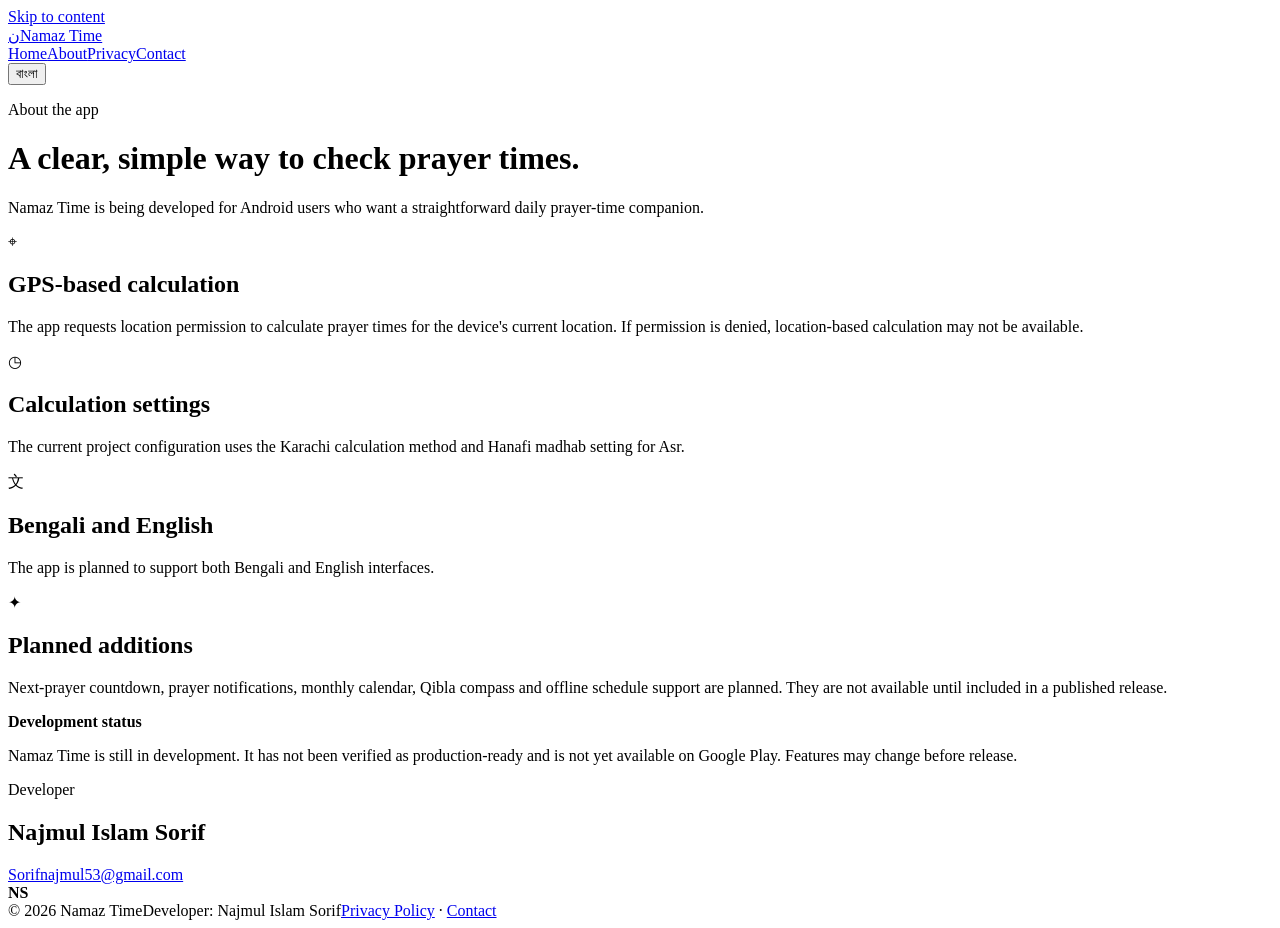
==== about.html @ a8f54243 "Add files via upload" ====
<!doctype html><html lang="en"><head><meta charset="utf-8"><meta name="viewport" content="width=device-width,initial-scale=1"><meta name="description" content="About Namaz Time prayer-time app."><meta name="theme-color" content="#0d4a3d"><title>About — Namaz Time</title>
<meta property="og:title" content="About — Namaz Time">
<meta property="og:type" content="website"><link rel="icon" type="image/svg+xml" href="favicon.svg">
  <link rel="stylesheet" href="styles.css"><script defer src="site.js"></script></head><body>
<a class="skip-link" href="#main" data-en="Skip to content" data-bn="মূল অংশে যান">Skip to content</a>
<header class="site-header"><a class="brand" href="index.html"><span class="brand-mark">ن</span>Namaz Time</a><nav aria-label="Main navigation"><a href="index.html" data-en="Home" data-bn="হোম">Home</a><a class="active" href="about.html" data-en="About" data-bn="অ্যাপ সম্পর্কে">About</a><a href="privacy.html" data-en="Privacy" data-bn="গোপনীয়তা">Privacy</a><a href="contact.html" data-en="Contact" data-bn="যোগাযোগ">Contact</a></nav><button class="lang-toggle">বাংলা</button></header>
<main id="main" class="page"><p class="eyebrow" data-en="About the app" data-bn="অ্যাপ সম্পর্কে">About the app</p><h1 data-en="A clear, simple way to check prayer times." data-bn="নামাজের সময় জানার সহজ উপায়।">A clear, simple way to check prayer times.</h1><p class="lead" data-en="Namaz Time is being developed for Android users who want a straightforward daily prayer-time companion." data-bn="যেসব Android ব্যবহারকারী সহজভাবে দৈনিক নামাজের সময় জানতে চান, তাঁদের জন্য Namaz Time তৈরি করা হচ্ছে।">Namaz Time is being developed for Android users who want a straightforward daily prayer-time companion.</p>
<div class="grid"><article><span>⌖</span><h2 data-en="GPS-based calculation" data-bn="GPS-ভিত্তিক হিসাব">GPS-based calculation</h2><p data-en="The app requests location permission to calculate prayer times for the device's current location. If permission is denied, location-based calculation may not be available." data-bn="ডিভাইসের বর্তমান অবস্থানের জন্য নামাজের সময় হিসাব করতে অ্যাপটি লোকেশন অনুমতি চাইবে। অনুমতি না দিলে অবস্থানভিত্তিক হিসাব পাওয়া নাও যেতে পারে।">The app requests location permission to calculate prayer times for the device's current location. If permission is denied, location-based calculation may not be available.</p></article><article><span>◷</span><h2 data-en="Calculation settings" data-bn="সময় হিসাবের সেটিং">Calculation settings</h2><p data-en="The current project configuration uses the Karachi calculation method and Hanafi madhab setting for Asr." data-bn="বর্তমান প্রজেক্টে নামাজের সময় হিসাবের জন্য করাচি পদ্ধতি এবং আসরের জন্য হানাফি মাযহাবের সেটিং রাখা হয়েছে।">The current project configuration uses the Karachi calculation method and Hanafi madhab setting for Asr.</p></article><article><span>文</span><h2 data-en="Bengali and English" data-bn="বাংলা ও ইংরেজি">Bengali and English</h2><p data-en="The app is planned to support both Bengali and English interfaces." data-bn="অ্যাপটিতে বাংলা ও ইংরেজি—দুই ভাষার ইন্টারফেস রাখার পরিকল্পনা রয়েছে।">The app is planned to support both Bengali and English interfaces.</p></article><article><span>✦</span><h2 data-en="Planned additions" data-bn="পরিকল্পনাধীন ফিচার">Planned additions</h2><p data-en="Next-prayer countdown, prayer notifications, monthly calendar, Qibla compass and offline schedule support are planned. They are not available until included in a published release." data-bn="পরবর্তী নামাজের কাউন্টডাউন, নোটিফিকেশন, মাসিক ক্যালেন্ডার, কিবলা কম্পাস ও অফলাইন সময়সূচি ভবিষ্যৎ সংযোজন হিসেবে পরিকল্পনায় আছে। প্রকাশিত সংস্করণে যুক্ত না হওয়া পর্যন্ত এগুলো চালু ফিচার নয়।">Next-prayer countdown, prayer notifications, monthly calendar, Qibla compass and offline schedule support are planned. They are not available until included in a published release.</p></article></div>
<div class="notice"><b data-en="Development status" data-bn="নির্মাণের অবস্থা">Development status</b><p data-en="Namaz Time is still in development. It has not been verified as production-ready and is not yet available on Google Play. Features may change before release." data-bn="Namaz Time এখনো নির্মাণাধীন। এটিকে চূড়ান্ত প্রকাশের উপযোগী হিসেবে যাচাই করা হয়নি এবং Google Play-তে প্রকাশ করা হয়নি। প্রকাশের আগে ফিচার পরিবর্তিত হতে পারে।">Namaz Time is still in development. It has not been verified as production-ready and is not yet available on Google Play. Features may change before release.</p></div><div class="developer"><div><p class="eyebrow">Developer</p><h2>Najmul Islam Sorif</h2><a href="mailto:Sorifnajmul53@gmail.com">Sorifnajmul53@gmail.com</a></div><strong>NS</strong></div></main><footer><span>© 2026 Namaz Time</span><span>Developer: Najmul Islam Sorif</span><span><a href="privacy.html">Privacy Policy</a> · <a href="contact.html">Contact</a></span></footer></body></html>
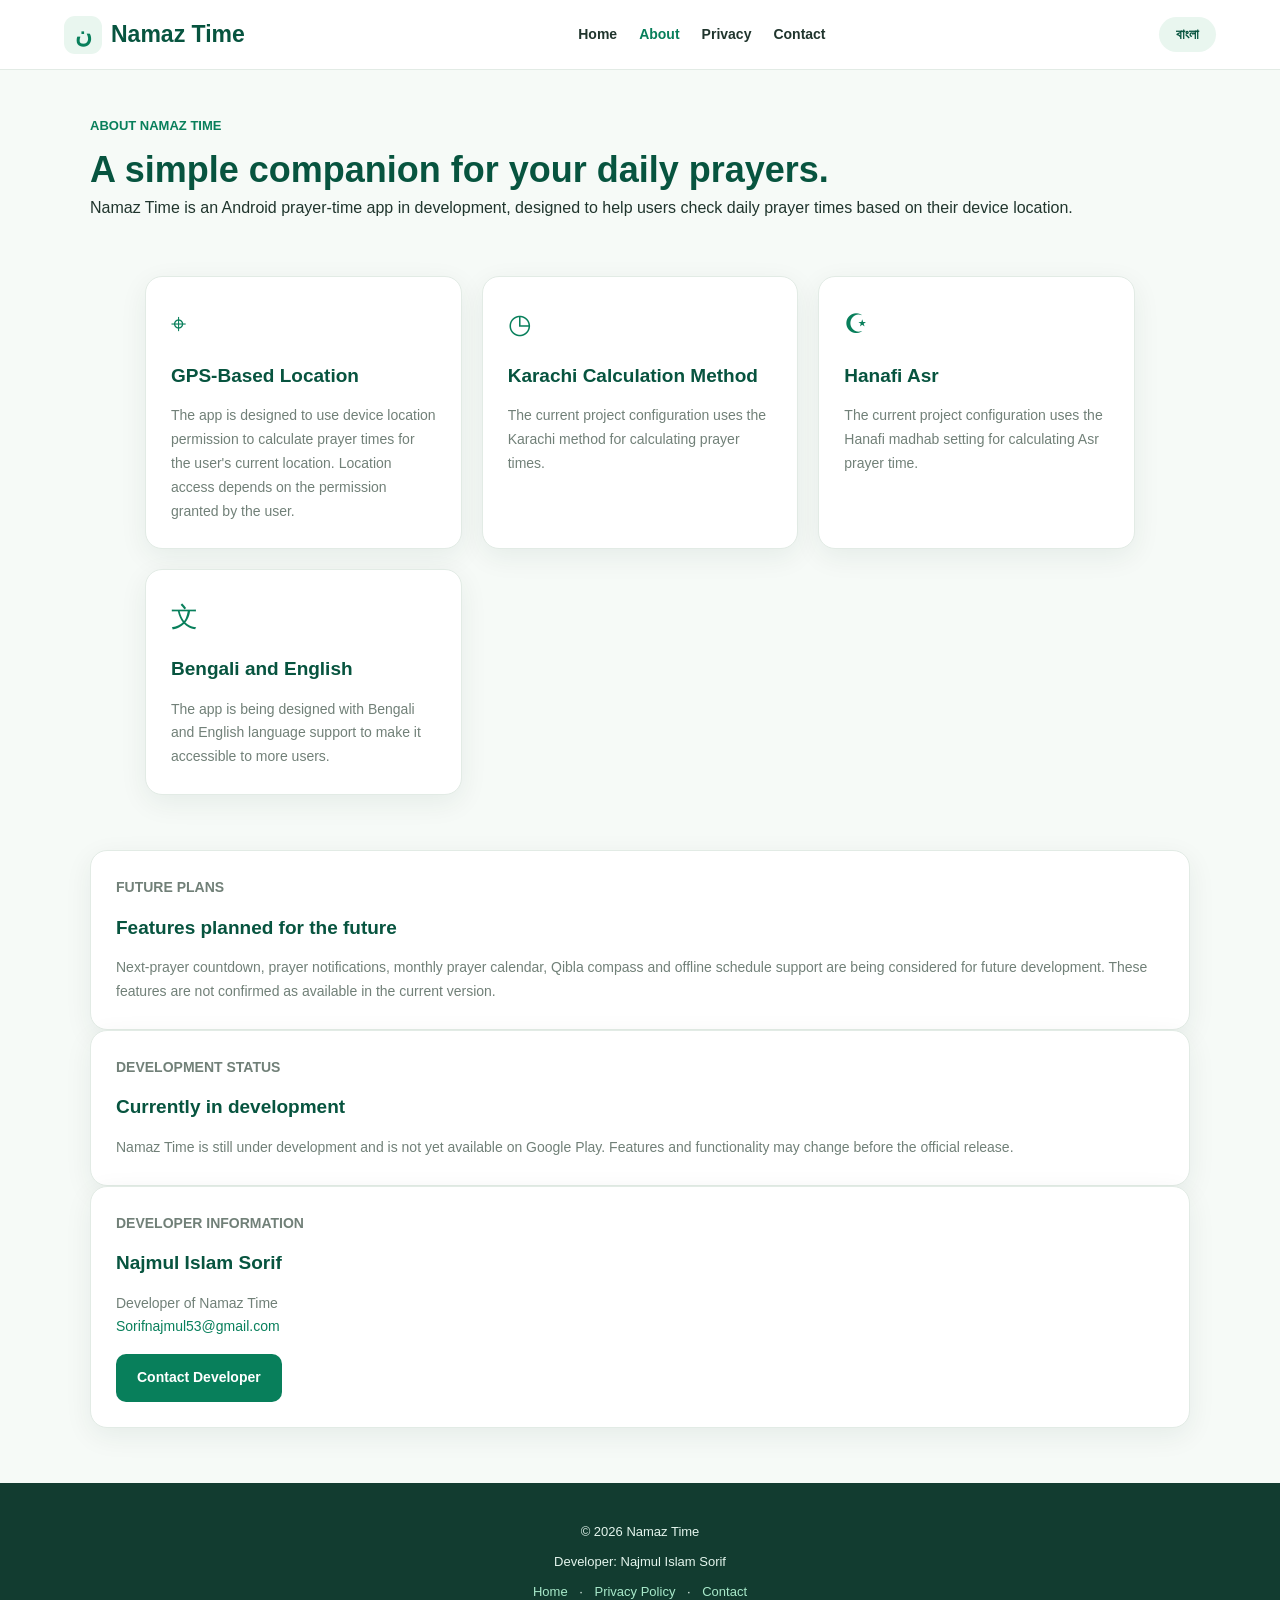
==== commit 2b0dd9e7: "Update about.html" ====
--- a/about.html
+++ b/about.html
@@ -1,9 +1,172 @@
-<!doctype html><html lang="en"><head><meta charset="utf-8"><meta name="viewport" content="width=device-width,initial-scale=1"><meta name="description" content="About Namaz Time prayer-time app."><meta name="theme-color" content="#0d4a3d"><title>About — Namaz Time</title>
+
+<!doctype html>
+<html lang="en">
+<head>
+<meta charset="utf-8">
+<meta name="viewport" content="width=device-width,initial-scale=1">
+<meta name="description" content="Learn about Namaz Time, its GPS-based prayer-time calculation, Karachi method, Hanafi Asr and language support.">
+<meta name="theme-color" content="#0d4a3d">
+<title>About the App — Namaz Time</title>
 <meta property="og:title" content="About — Namaz Time">
-<meta property="og:type" content="website"><link rel="icon" type="image/svg+xml" href="favicon.svg">
-  <link rel="stylesheet" href="styles.css"><script defer src="site.js"></script></head><body>
-<a class="skip-link" href="#main" data-en="Skip to content" data-bn="মূল অংশে যান">Skip to content</a>
-<header class="site-header"><a class="brand" href="index.html"><span class="brand-mark">ن</span>Namaz Time</a><nav aria-label="Main navigation"><a href="index.html" data-en="Home" data-bn="হোম">Home</a><a class="active" href="about.html" data-en="About" data-bn="অ্যাপ সম্পর্কে">About</a><a href="privacy.html" data-en="Privacy" data-bn="গোপনীয়তা">Privacy</a><a href="contact.html" data-en="Contact" data-bn="যোগাযোগ">Contact</a></nav><button class="lang-toggle">বাংলা</button></header>
-<main id="main" class="page"><p class="eyebrow" data-en="About the app" data-bn="অ্যাপ সম্পর্কে">About the app</p><h1 data-en="A clear, simple way to check prayer times." data-bn="নামাজের সময় জানার সহজ উপায়।">A clear, simple way to check prayer times.</h1><p class="lead" data-en="Namaz Time is being developed for Android users who want a straightforward daily prayer-time companion." data-bn="যেসব Android ব্যবহারকারী সহজভাবে দৈনিক নামাজের সময় জানতে চান, তাঁদের জন্য Namaz Time তৈরি করা হচ্ছে।">Namaz Time is being developed for Android users who want a straightforward daily prayer-time companion.</p>
-<div class="grid"><article><span>⌖</span><h2 data-en="GPS-based calculation" data-bn="GPS-ভিত্তিক হিসাব">GPS-based calculation</h2><p data-en="The app requests location permission to calculate prayer times for the device's current location. If permission is denied, location-based calculation may not be available." data-bn="ডিভাইসের বর্তমান অবস্থানের জন্য নামাজের সময় হিসাব করতে অ্যাপটি লোকেশন অনুমতি চাইবে। অনুমতি না দিলে অবস্থানভিত্তিক হিসাব পাওয়া নাও যেতে পারে।">The app requests location permission to calculate prayer times for the device's current location. If permission is denied, location-based calculation may not be available.</p></article><article><span>◷</span><h2 data-en="Calculation settings" data-bn="সময় হিসাবের সেটিং">Calculation settings</h2><p data-en="The current project configuration uses the Karachi calculation method and Hanafi madhab setting for Asr." data-bn="বর্তমান প্রজেক্টে নামাজের সময় হিসাবের জন্য করাচি পদ্ধতি এবং আসরের জন্য হানাফি মাযহাবের সেটিং রাখা হয়েছে।">The current project configuration uses the Karachi calculation method and Hanafi madhab setting for Asr.</p></article><article><span>文</span><h2 data-en="Bengali and English" data-bn="বাংলা ও ইংরেজি">Bengali and English</h2><p data-en="The app is planned to support both Bengali and English interfaces." data-bn="অ্যাপটিতে বাংলা ও ইংরেজি—দুই ভাষার ইন্টারফেস রাখার পরিকল্পনা রয়েছে।">The app is planned to support both Bengali and English interfaces.</p></article><article><span>✦</span><h2 data-en="Planned additions" data-bn="পরিকল্পনাধীন ফিচার">Planned additions</h2><p data-en="Next-prayer countdown, prayer notifications, monthly calendar, Qibla compass and offline schedule support are planned. They are not available until included in a published release." data-bn="পরবর্তী নামাজের কাউন্টডাউন, নোটিফিকেশন, মাসিক ক্যালেন্ডার, কিবলা কম্পাস ও অফলাইন সময়সূচি ভবিষ্যৎ সংযোজন হিসেবে পরিকল্পনায় আছে। প্রকাশিত সংস্করণে যুক্ত না হওয়া পর্যন্ত এগুলো চালু ফিচার নয়।">Next-prayer countdown, prayer notifications, monthly calendar, Qibla compass and offline schedule support are planned. They are not available until included in a published release.</p></article></div>
-<div class="notice"><b data-en="Development status" data-bn="নির্মাণের অবস্থা">Development status</b><p data-en="Namaz Time is still in development. It has not been verified as production-ready and is not yet available on Google Play. Features may change before release." data-bn="Namaz Time এখনো নির্মাণাধীন। এটিকে চূড়ান্ত প্রকাশের উপযোগী হিসেবে যাচাই করা হয়নি এবং Google Play-তে প্রকাশ করা হয়নি। প্রকাশের আগে ফিচার পরিবর্তিত হতে পারে।">Namaz Time is still in development. It has not been verified as production-ready and is not yet available on Google Play. Features may change before release.</p></div><div class="developer"><div><p class="eyebrow">Developer</p><h2>Najmul Islam Sorif</h2><a href="mailto:Sorifnajmul53@gmail.com">Sorifnajmul53@gmail.com</a></div><strong>NS</strong></div></main><footer><span>© 2026 Namaz Time</span><span>Developer: Najmul Islam Sorif</span><span><a href="privacy.html">Privacy Policy</a> · <a href="contact.html">Contact</a></span></footer></body></html>
+<meta property="og:type" content="website">
+<link rel="icon" type="image/svg+xml" href="favicon.svg">
+<link rel="stylesheet" href="styles.css">
+<script defer src="site.js"></script>
+</head>
+
+<body>
+
+<a class="skip-link" href="#main"
+data-en="Skip to content"
+data-bn="মূল অংশে যান">Skip to content</a>
+
+<header class="site-header">
+<a class="brand" href="index.html">
+<span class="brand-mark">ن</span>
+Namaz Time
+</a>
+
+<nav aria-label="Main navigation">
+<a href="index.html" data-en="Home" data-bn="হোম">Home</a>
+<a class="active" href="about.html" data-en="About" data-bn="অ্যাপ সম্পর্কে">About</a>
+<a href="privacy.html" data-en="Privacy" data-bn="গোপনীয়তা">Privacy</a>
+<a href="contact.html" data-en="Contact" data-bn="যোগাযোগ">Contact</a>
+</nav>
+
+<button class="lang-toggle" type="button">বাংলা</button>
+</header>
+
+<main id="main" class="page-main">
+
+<section class="page-heading">
+<p class="eyebrow"
+data-en="ABOUT NAMAZ TIME"
+data-bn="NAMAZ TIME সম্পর্কে">ABOUT NAMAZ TIME</p>
+
+<h1 data-en="A simple companion for your daily prayers."
+data-bn="প্রতিদিনের নামাজের জন্য একটি সহজ সঙ্গী।">
+A simple companion for your daily prayers.
+</h1>
+
+<p class="lead"
+data-en="Namaz Time is an Android prayer-time app in development, designed to help users check daily prayer times based on their device location."
+data-bn="Namaz Time একটি নির্মাণাধীন Android নামাজের সময়সূচির অ্যাপ। ডিভাইসের অবস্থানের ভিত্তিতে দৈনিক নামাজের সময় জানতে এটি তৈরি করা হচ্ছে।">
+Namaz Time is an Android prayer-time app in development, designed to help users check daily prayer times based on their device location.
+</p>
+</section>
+
+<section class="features">
+
+<article>
+<span>⌖</span>
+<h2 data-en="GPS-Based Location"
+data-bn="GPS-ভিত্তিক অবস্থান">GPS-Based Location</h2>
+<p data-en="The app is designed to use device location permission to calculate prayer times for the user's current location. Location access depends on the permission granted by the user."
+data-bn="ব্যবহারকারীর বর্তমান অবস্থানের জন্য নামাজের সময় হিসাব করতে অ্যাপটি ডিভাইসের লোকেশন অনুমতি ব্যবহার করার জন্য তৈরি হচ্ছে। লোকেশন ব্যবহারের বিষয়টি ব্যবহারকারীর দেওয়া অনুমতির ওপর নির্ভর করবে।">
+The app is designed to use device location permission to calculate prayer times for the user's current location. Location access depends on the permission granted by the user.
+</p>
+</article>
+
+<article>
+<span>◷</span>
+<h2 data-en="Karachi Calculation Method"
+data-bn="করাচি ক্যালকুলেশন পদ্ধতি">Karachi Calculation Method</h2>
+<p data-en="The current project configuration uses the Karachi method for calculating prayer times."
+data-bn="বর্তমান প্রজেক্টের সেটিংসে নামাজের সময় হিসাবের জন্য করাচি পদ্ধতি ব্যবহার করা হয়েছে।">
+The current project configuration uses the Karachi method for calculating prayer times.
+</p>
+</article>
+
+<article>
+<span>☪</span>
+<h2 data-en="Hanafi Asr"
+data-bn="হানাফি আসর">Hanafi Asr</h2>
+<p data-en="The current project configuration uses the Hanafi madhab setting for calculating Asr prayer time."
+data-bn="বর্তমান প্রজেক্টে আসরের নামাজের সময় হিসাবের জন্য হানাফি মাযহাবের সেটিং ব্যবহার করা হয়েছে।">
+The current project configuration uses the Hanafi madhab setting for calculating Asr prayer time.
+</p>
+</article>
+
+<article>
+<span>文</span>
+<h2 data-en="Bengali and English"
+data-bn="বাংলা ও ইংরেজি">Bengali and English</h2>
+<p data-en="The app is being designed with Bengali and English language support to make it accessible to more users."
+data-bn="আরও বেশি ব্যবহারকারীর সুবিধার জন্য অ্যাপটিতে বাংলা ও ইংরেজি ভাষার সাপোর্ট রাখা হচ্ছে।">
+The app is being designed with Bengali and English language support to make it accessible to more users.
+</p>
+</article>
+
+</section>
+
+<section class="card">
+<p class="eyebrow"
+data-en="FUTURE PLANS"
+data-bn="ভবিষ্যৎ পরিকল্পনা">FUTURE PLANS</p>
+
+<h2 data-en="Features planned for the future"
+data-bn="ভবিষ্যতে যুক্ত করার পরিকল্পিত ফিচার">
+Features planned for the future
+</h2>
+
+<p data-en="Next-prayer countdown, prayer notifications, monthly prayer calendar, Qibla compass and offline schedule support are being considered for future development. These features are not confirmed as available in the current version."
+data-bn="পরবর্তী নামাজের কাউন্টডাউন, নামাজের নোটিফিকেশন, মাসিক নামাজের ক্যালেন্ডার, কিবলা কম্পাস এবং অফলাইন সময়সূচি ভবিষ্যতে যুক্ত করার পরিকল্পনায় রয়েছে। এগুলো বর্তমান সংস্করণে চালু ফিচার হিসেবে নিশ্চিত নয়।">
+Next-prayer countdown, prayer notifications, monthly prayer calendar, Qibla compass and offline schedule support are being considered for future development. These features are not confirmed as available in the current version.
+</p>
+</section>
+
+<section class="card">
+<p class="eyebrow"
+data-en="DEVELOPMENT STATUS"
+data-bn="নির্মাণের অবস্থা">DEVELOPMENT STATUS</p>
+
+<h2 data-en="Currently in development"
+data-bn="বর্তমানে নির্মাণাধীন">Currently in development</h2>
+
+<p data-en="Namaz Time is still under development and is not yet available on Google Play. Features and functionality may change before the official release."
+data-bn="Namaz Time এখনো নির্মাণাধীন এবং Google Play-তে প্রকাশিত হয়নি। অফিসিয়াল প্রকাশের আগে ফিচার ও কার্যকারিতায় পরিবর্তন হতে পারে।">
+Namaz Time is still under development and is not yet available on Google Play. Features and functionality may change before the official release.
+</p>
+</section>
+
+<section class="card">
+<p class="eyebrow"
+data-en="DEVELOPER INFORMATION"
+data-bn="ডেভেলপারের তথ্য">DEVELOPER INFORMATION</p>
+
+<h2>Najmul Islam Sorif</h2>
+
+<p data-en="Developer of Namaz Time"
+data-bn="Namaz Time অ্যাপের ডেভেলপার">
+Developer of Namaz Time
+</p>
+
+<p>
+<a href="mailto:Sorifnajmul53@gmail.com">
+Sorifnajmul53@gmail.com
+</a>
+</p>
+
+<p style="margin-top:15px">
+<a class="button primary" href="contact.html"
+data-en="Contact Developer"
+data-bn="ডেভেলপারের সাথে যোগাযোগ">
+Contact Developer
+</a>
+</p>
+</section>
+
+</main>
+
+<footer class="site-footer">
+<p>© 2026 Namaz Time</p>
+<p>Developer: Najmul Islam Sorif</p>
+<p>
+<a href="index.html">Home</a> ·
+<a href="privacy.html">Privacy Policy</a> ·
+<a href="contact.html">Contact</a>
+</p>
+</footer>
+
+</body>
+</html>
--- a/styles.css
+++ b/styles.css
@@ -0,0 +1,486 @@
+
+/* =================================
+   NAMAZ TIME - COMPLETE WEBSITE CSS
+================================= */
+
+:root {
+  --green: #087f5b;
+  --dark: #07543f;
+  --light: #e9f6ef;
+  --background: #f6faf7;
+  --white: #ffffff;
+  --text: #20352d;
+  --muted: #718078;
+  --border: #e2ebe5;
+  --shadow: 0 8px 28px rgba(0,60,40,.07);
+}
+
+* {
+  margin: 0;
+  padding: 0;
+  box-sizing: border-box;
+}
+
+html {
+  scroll-behavior: smooth;
+}
+
+body {
+  font-family: Arial, "Noto Sans Bengali", sans-serif;
+  background: var(--background);
+  color: var(--text);
+  line-height: 1.7;
+  font-size: 16px;
+}
+
+a {
+  color: var(--green);
+  text-decoration: none;
+}
+
+a:hover {
+  color: var(--dark);
+}
+
+button {
+  font-family: inherit;
+  cursor: pointer;
+}
+
+img {
+  max-width: 100%;
+}
+
+/* ACCESSIBILITY */
+
+.skip-link {
+  position: absolute;
+  left: -9999px;
+  top: 0;
+}
+
+.skip-link:focus {
+  left: 10px;
+  top: 10px;
+  z-index: 999;
+  background: white;
+  padding: 12px;
+}
+
+/* HEADER */
+
+.site-header {
+  width: 100%;
+  background: var(--white);
+  padding: 15px 5%;
+  display: flex;
+  justify-content: space-between;
+  align-items: center;
+  gap: 20px;
+  flex-wrap: wrap;
+  border-bottom: 1px solid var(--border);
+  position: sticky;
+  top: 0;
+  z-index: 100;
+}
+
+.brand {
+  display: inline-flex;
+  align-items: center;
+  gap: 9px;
+  color: var(--dark);
+  font-size: 23px;
+  font-weight: 800;
+  white-space: nowrap;
+  text-decoration: none;
+}
+
+.brand-mark {
+  display: inline-grid;
+  place-items: center;
+  width: 38px;
+  height: 38px;
+  border-radius: 11px;
+  background: var(--light);
+  color: var(--green);
+}
+
+.site-header nav {
+  display: flex;
+  align-items: center;
+  justify-content: center;
+  gap: 22px;
+  flex-wrap: wrap;
+}
+
+.site-header nav a {
+  color: var(--text);
+  font-size: 14px;
+  font-weight: 600;
+  text-decoration: none;
+}
+
+.site-header nav a:hover,
+.site-header nav a.active {
+  color: var(--green);
+}
+
+.lang-toggle {
+  background: var(--light);
+  color: var(--dark);
+  border: 0;
+  border-radius: 25px;
+  padding: 9px 17px;
+  font-size: 14px;
+  font-weight: 700;
+}
+
+/* MAIN CONTENT */
+
+main {
+  min-height: 65vh;
+}
+
+.page-main {
+  width: 90%;
+  max-width: 1100px;
+  margin: 45px auto;
+}
+
+.page-main.narrow {
+  max-width: 780px;
+}
+
+.page-heading {
+  margin-bottom: 28px;
+}
+
+.page-heading h1 {
+  font-size: 36px;
+  line-height: 1.3;
+  color: var(--dark);
+}
+
+.eyebrow {
+  color: var(--green);
+  font-size: 13px;
+  font-weight: 700;
+  margin-bottom: 10px;
+}
+
+/* HOME HERO */
+
+.hero {
+  width: 100%;
+  padding: 65px 6%;
+  background: linear-gradient(135deg, #075e46, #109875);
+  color: white;
+  display: grid;
+  grid-template-columns: 1.1fr .9fr;
+  align-items: center;
+  gap: 45px;
+  border-radius: 0 0 28px 28px;
+}
+
+.hero .eyebrow {
+  color: #c4f4dc;
+}
+
+.hero h1 {
+  color: white;
+  font-size: clamp(32px, 4vw, 48px);
+  line-height: 1.2;
+  margin: 18px 0;
+}
+
+.hero .lead {
+  color: #e6fff3;
+  font-size: 16px;
+  line-height: 1.8;
+}
+
+.actions {
+  display: flex;
+  gap: 12px;
+  flex-wrap: wrap;
+  margin-top: 25px;
+}
+
+.button {
+  display: inline-block;
+  padding: 12px 21px;
+  border-radius: 10px;
+  font-weight: 700;
+  text-align: center;
+  border: none;
+  text-decoration: none;
+}
+
+.button.primary {
+  background: var(--green);
+  color: white;
+}
+
+.hero .button.primary {
+  background: white;
+  color: var(--dark);
+}
+
+.button.secondary {
+  background: #e9f6ef;
+  color: var(--dark);
+}
+
+.button.light {
+  background: white;
+  color: var(--dark);
+}
+
+.button:hover {
+  opacity: .88;
+}
+
+.status {
+  color: #d8f5e7;
+  font-size: 13px;
+  margin-top: 20px;
+}
+
+/* PRAYER CARD */
+
+.prayer-card {
+  background: white;
+  color: var(--text);
+  border-radius: 20px;
+  padding: 23px;
+  box-shadow: 0 15px 40px rgba(0,0,0,.12);
+  margin: 0;
+}
+
+.card-top {
+  display: flex;
+  justify-content: space-between;
+  align-items: center;
+  gap: 10px;
+  margin-bottom: 18px;
+  font-size: 17px;
+}
+
+.pill {
+  background: var(--light);
+  color: var(--green);
+  border-radius: 20px;
+  padding: 5px 11px;
+  font-size: 11px;
+}
+
+.location {
+  color: var(--muted);
+  font-size: 12px;
+  margin-bottom: 15px;
+}
+
+.prayer-row {
+  display: flex;
+  justify-content: space-between;
+  align-items: center;
+  padding: 12px 0;
+  border-bottom: 1px solid var(--border);
+  font-size: 14px;
+}
+
+.prayer-row small {
+  color: var(--muted);
+  font-size: 11px;
+  margin-left: 4px;
+}
+
+.prayer-row b {
+  color: var(--green);
+  font-size: 14px;
+}
+
+.preview {
+  color: var(--muted);
+  font-size: 11px;
+  margin-top: 16px;
+}
+
+/* FEATURES */
+
+.features {
+  width: 90%;
+  max-width: 1100px;
+  margin: 55px auto;
+  display: grid;
+  grid-template-columns: repeat(3, 1fr);
+  gap: 20px;
+}
+
+.features article,
+.card,
+.policy-section {
+  background: white;
+  padding: 25px;
+  border: 1px solid var(--border);
+  border-radius: 17px;
+  box-shadow: var(--shadow);
+}
+
+.features article > span {
+  font-size: 27px;
+  color: var(--green);
+}
+
+.features h2,
+.card h2,
+.policy-section h2 {
+  color: var(--dark);
+  font-size: 19px;
+  margin: 12px 0;
+}
+
+.features p,
+.card p,
+.policy-section p {
+  color: var(--muted);
+  font-size: 14px;
+}
+
+/* CONTACT CTA */
+
+.cta {
+  width: 90%;
+  max-width: 1100px;
+  margin: 50px auto;
+  padding: 35px;
+  background: var(--dark);
+  color: white;
+  border-radius: 20px;
+  display: flex;
+  justify-content: space-between;
+  align-items: center;
+  gap: 20px;
+  flex-wrap: wrap;
+}
+
+.cta h2 {
+  color: white;
+  font-size: 24px;
+  margin-top: 8px;
+}
+
+.cta .eyebrow {
+  color: #c4f4dc;
+}
+
+/* FOOTER */
+
+.site-footer {
+  background: #123c30;
+  color: #e4f5ed;
+  text-align: center;
+  padding: 30px 15px;
+  margin-top: 55px;
+}
+
+.site-footer a {
+  color: #a8e9ca;
+  margin: 0 8px;
+}
+
+.site-footer p {
+  font-size: 13px;
+  margin-top: 8px;
+}
+
+/* MOBILE DESIGN */
+
+@media (max-width: 700px) {
+
+  .site-header {
+    position: relative;
+    flex-direction: column;
+    padding: 15px 10px;
+    gap: 13px;
+  }
+
+  .site-header nav {
+    justify-content: center;
+    gap: 17px;
+  }
+
+  .site-header nav a {
+    font-size: 13px;
+  }
+
+  .brand {
+    font-size: 22px;
+  }
+
+  .hero {
+    grid-template-columns: 1fr;
+    padding: 38px 22px;
+    gap: 30px;
+  }
+
+  .hero h1 {
+    font-size: 32px;
+  }
+
+  .hero .lead {
+    font-size: 14px;
+  }
+
+  .actions {
+    flex-direction: column;
+  }
+
+  .actions .button {
+    width: 100%;
+  }
+
+  .prayer-card {
+    padding: 19px;
+  }
+
+  .features {
+    grid-template-columns: 1fr;
+    margin: 35px auto;
+  }
+
+  .cta {
+    padding: 25px;
+    flex-direction: column;
+    align-items: flex-start;
+  }
+
+  .cta h2 {
+    font-size: 21px;
+  }
+
+  .page-main {
+    width: 92%;
+    margin: 30px auto;
+  }
+
+  .page-heading h1 {
+    font-size: 29px;
+  }
+}
+
+/* SMALL PHONES */
+
+@media (max-width: 380px) {
+  .site-header nav {
+    gap: 11px;
+  }
+
+  .site-header nav a {
+    font-size: 12px;
+  }
+
+  .hero h1 {
+    font-size: 28px;
+  }
+}
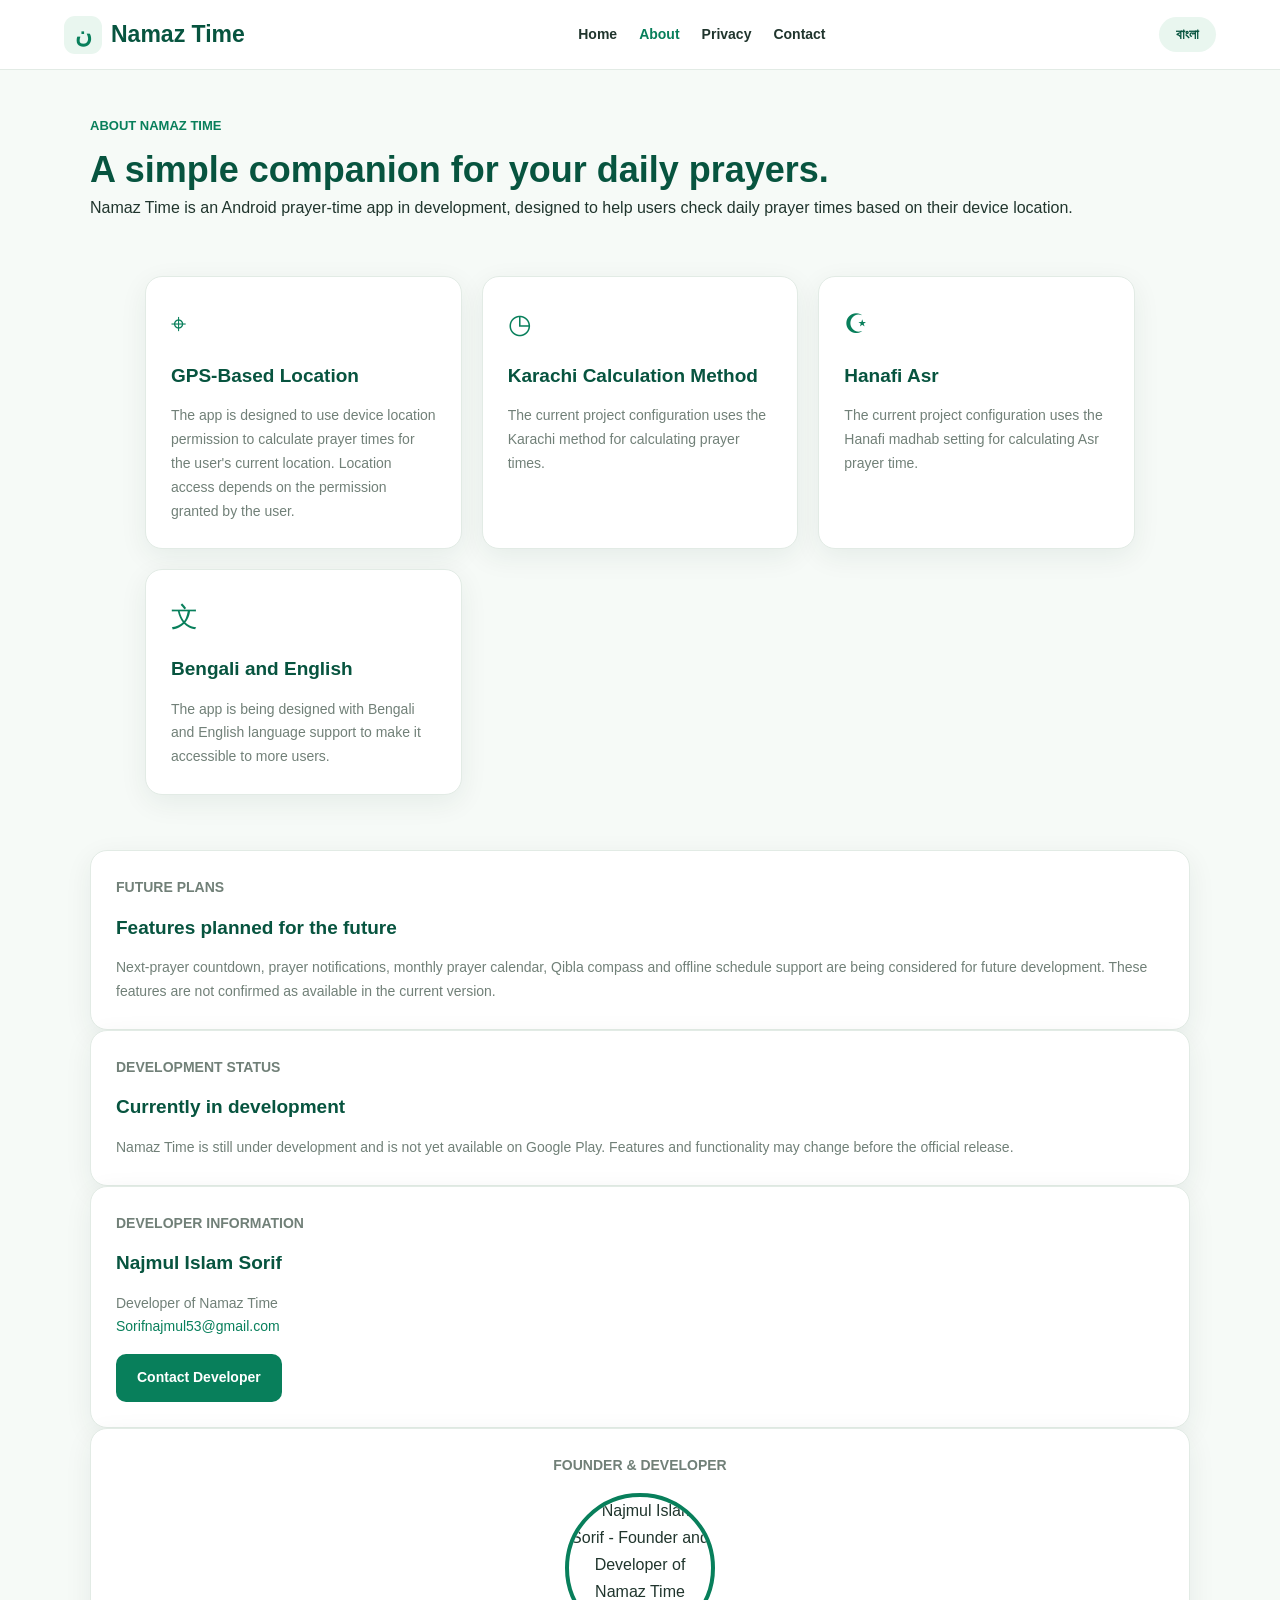
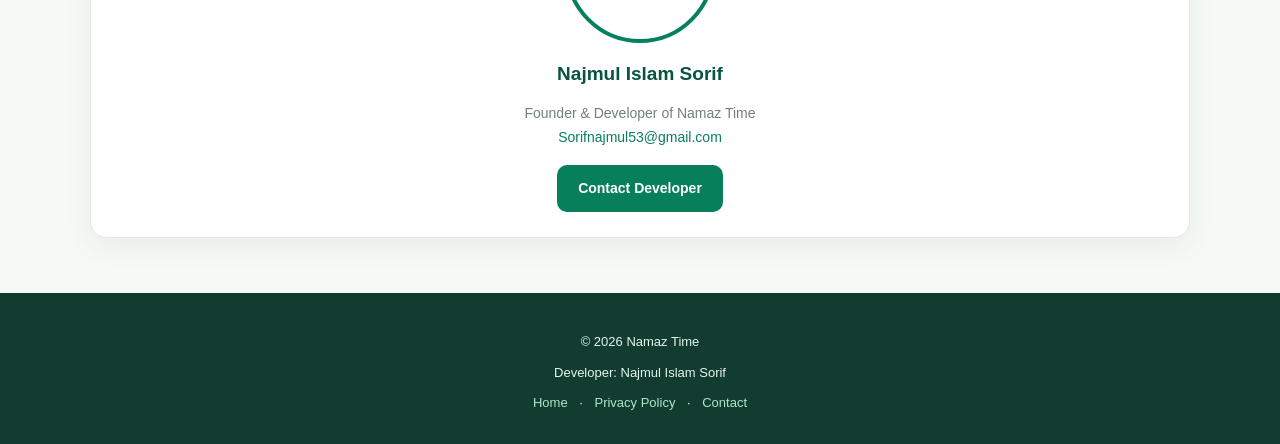
==== commit 37a3faf0: "Add founder and developer section to about page Added developer information section with founder det" ====
--- a/about.html
+++ b/about.html
@@ -128,7 +128,6 @@
 Namaz Time is still under development and is not yet available on Google Play. Features and functionality may change before the official release.
 </p>
 </section>
-
 <section class="card">
 <p class="eyebrow"
 data-en="DEVELOPER INFORMATION"
@@ -154,6 +153,43 @@
 Contact Developer
 </a>
 </p>
+</section>
+
+<section class="card" style="text-align:center">
+
+<p class="eyebrow"
+data-en="FOUNDER & DEVELOPER"
+data-bn="প্রতিষ্ঠাতা ও ডেভেলপার">
+FOUNDER & DEVELOPER
+</p>
+
+<img
+src="developer.jpg"
+alt="Najmul Islam Sorif - Founder and Developer of Namaz Time"
+style="width:150px;height:150px;object-fit:cover;border-radius:50%;border:4px solid #087f5b;margin:15px auto;display:block"
+>
+
+<h2>Najmul Islam Sorif</h2>
+
+<p data-en="Founder & Developer of Namaz Time"
+data-bn="Namaz Time-এর প্রতিষ্ঠাতা ও ডেভেলপার">
+Founder & Developer of Namaz Time
+</p>
+
+<p>
+<a href="mailto:Sorifnajmul53@gmail.com">
+Sorifnajmul53@gmail.com
+</a>
+</p>
+
+<p style="margin-top:15px">
+<a class="button primary" href="contact.html"
+data-en="Contact Developer"
+data-bn="ডেভেলপারের সাথে যোগাযোগ">
+Contact Developer
+</a>
+</p>
+
 </section>
 
 </main>
--- a/styles.css
+++ b/styles.css
@@ -484,3 +484,86 @@
     font-size: 28px;
   }
 }
+
+/* ===== PRIVACY POLICY PAGE ===== */
+
+.page-heading .muted {
+  color: #849188;
+  font-size: 13px;
+  margin-top: 12px;
+}
+
+.policy-intro {
+  background: #e9f6ef;
+  border-left: 4px solid #087f5b;
+  border-radius: 12px;
+  padding: 22px;
+  margin-bottom: 25px;
+  color: #345b49;
+  font-size: 14px;
+  line-height: 1.9;
+}
+
+.policy-section {
+  margin-bottom: 18px;
+  padding: 24px;
+  line-height: 1.85;
+}
+
+.policy-section h2 {
+  font-size: 19px;
+  margin: 0 0 12px;
+}
+
+.policy-section p {
+  font-size: 14px;
+  line-height: 1.9;
+  color: #52665c;
+  overflow-wrap: anywhere;
+}
+
+.policy-section a {
+  font-weight: 700;
+}
+
+.notice {
+  background: #e9f6ef;
+  border: 1px solid #cde8d9;
+  border-radius: 15px;
+  padding: 23px;
+  margin: 25px 0;
+  color: #24543f;
+}
+
+.notice strong {
+  display: block;
+  margin-bottom: 10px;
+  font-size: 17px;
+}
+
+.notice p {
+  font-size: 14px;
+  line-height: 1.9;
+}
+
+.notice.warning {
+  background: #fff8e8;
+  border-color: #f0dfb4;
+  color: #75551a;
+}
+
+.notice.warning p {
+  color: #735f37;
+}
+
+@media (max-width: 700px) {
+  .policy-section,
+  .policy-intro,
+  .notice {
+    padding: 18px;
+  }
+
+  .policy-section h2 {
+    font-size: 17px;
+  }
+}
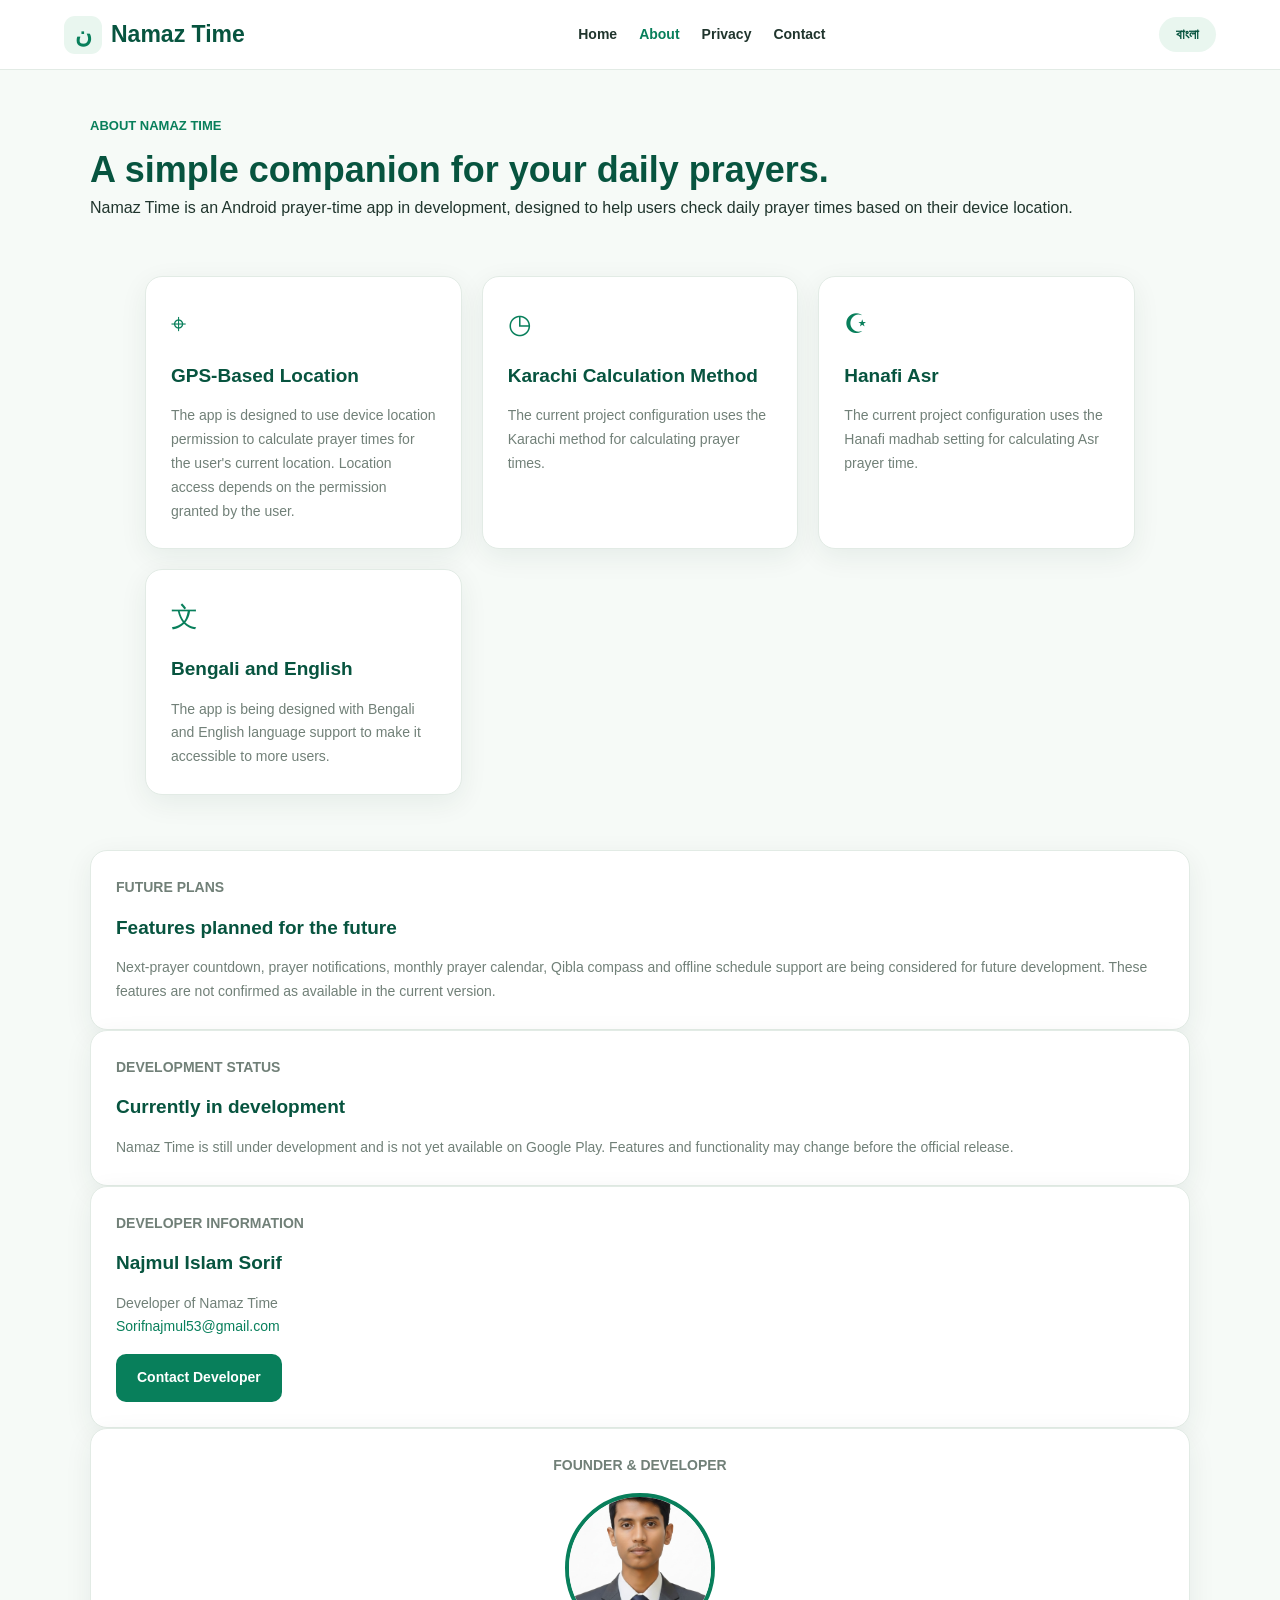
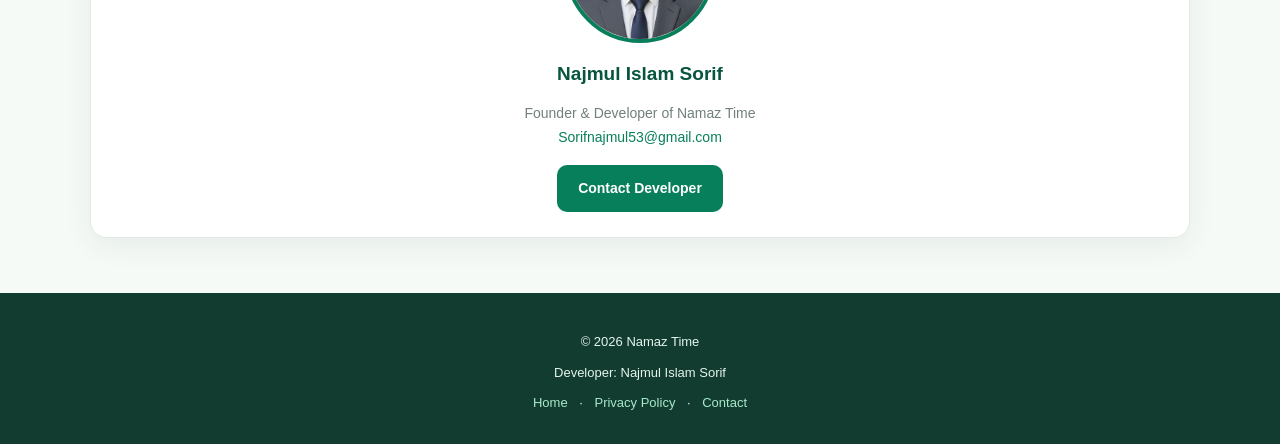
==== commit 0f9cbe1a: "Update developer image source in about.html" ====
--- a/about.html
+++ b/about.html
@@ -164,7 +164,7 @@
 </p>
 
 <img
-src="developer.jpg"
+src="1764591651197.jpeg"
 alt="Najmul Islam Sorif - Founder and Developer of Namaz Time"
 style="width:150px;height:150px;object-fit:cover;border-radius:50%;border:4px solid #087f5b;margin:15px auto;display:block"
 >
